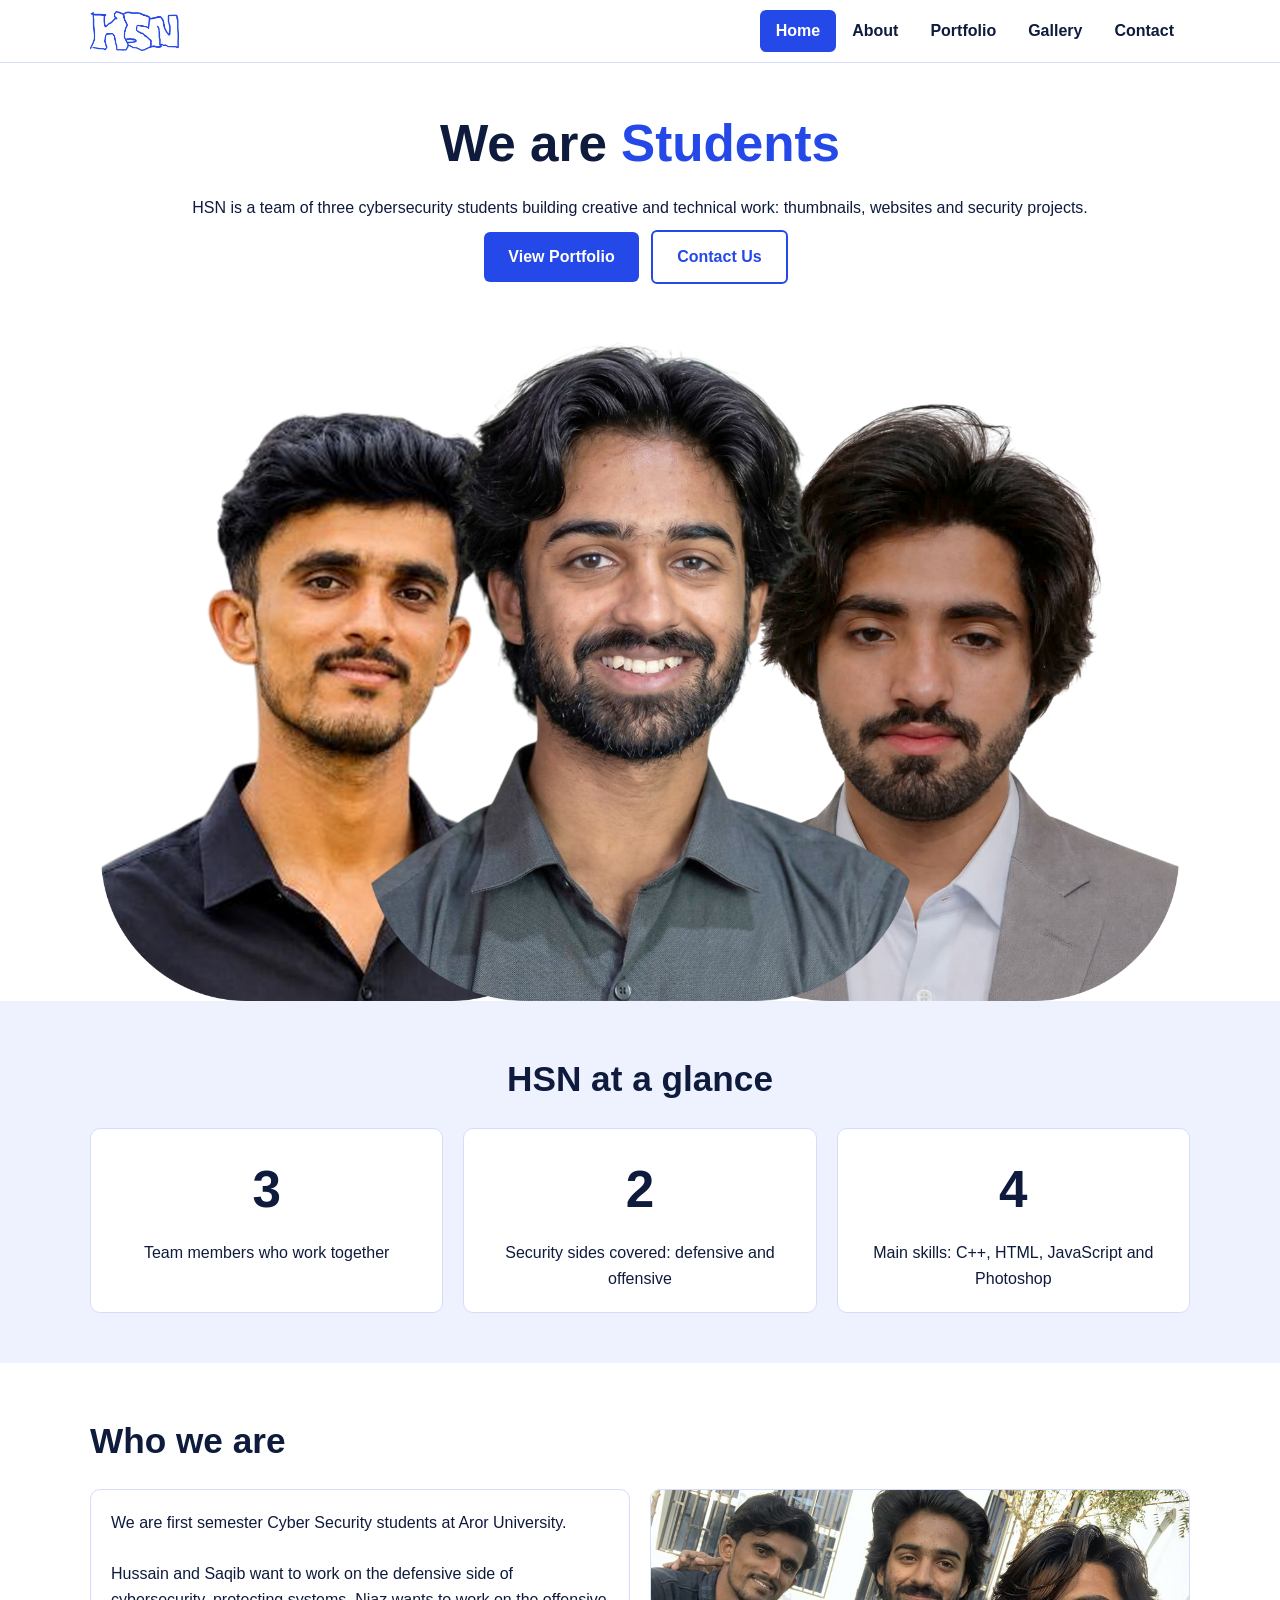
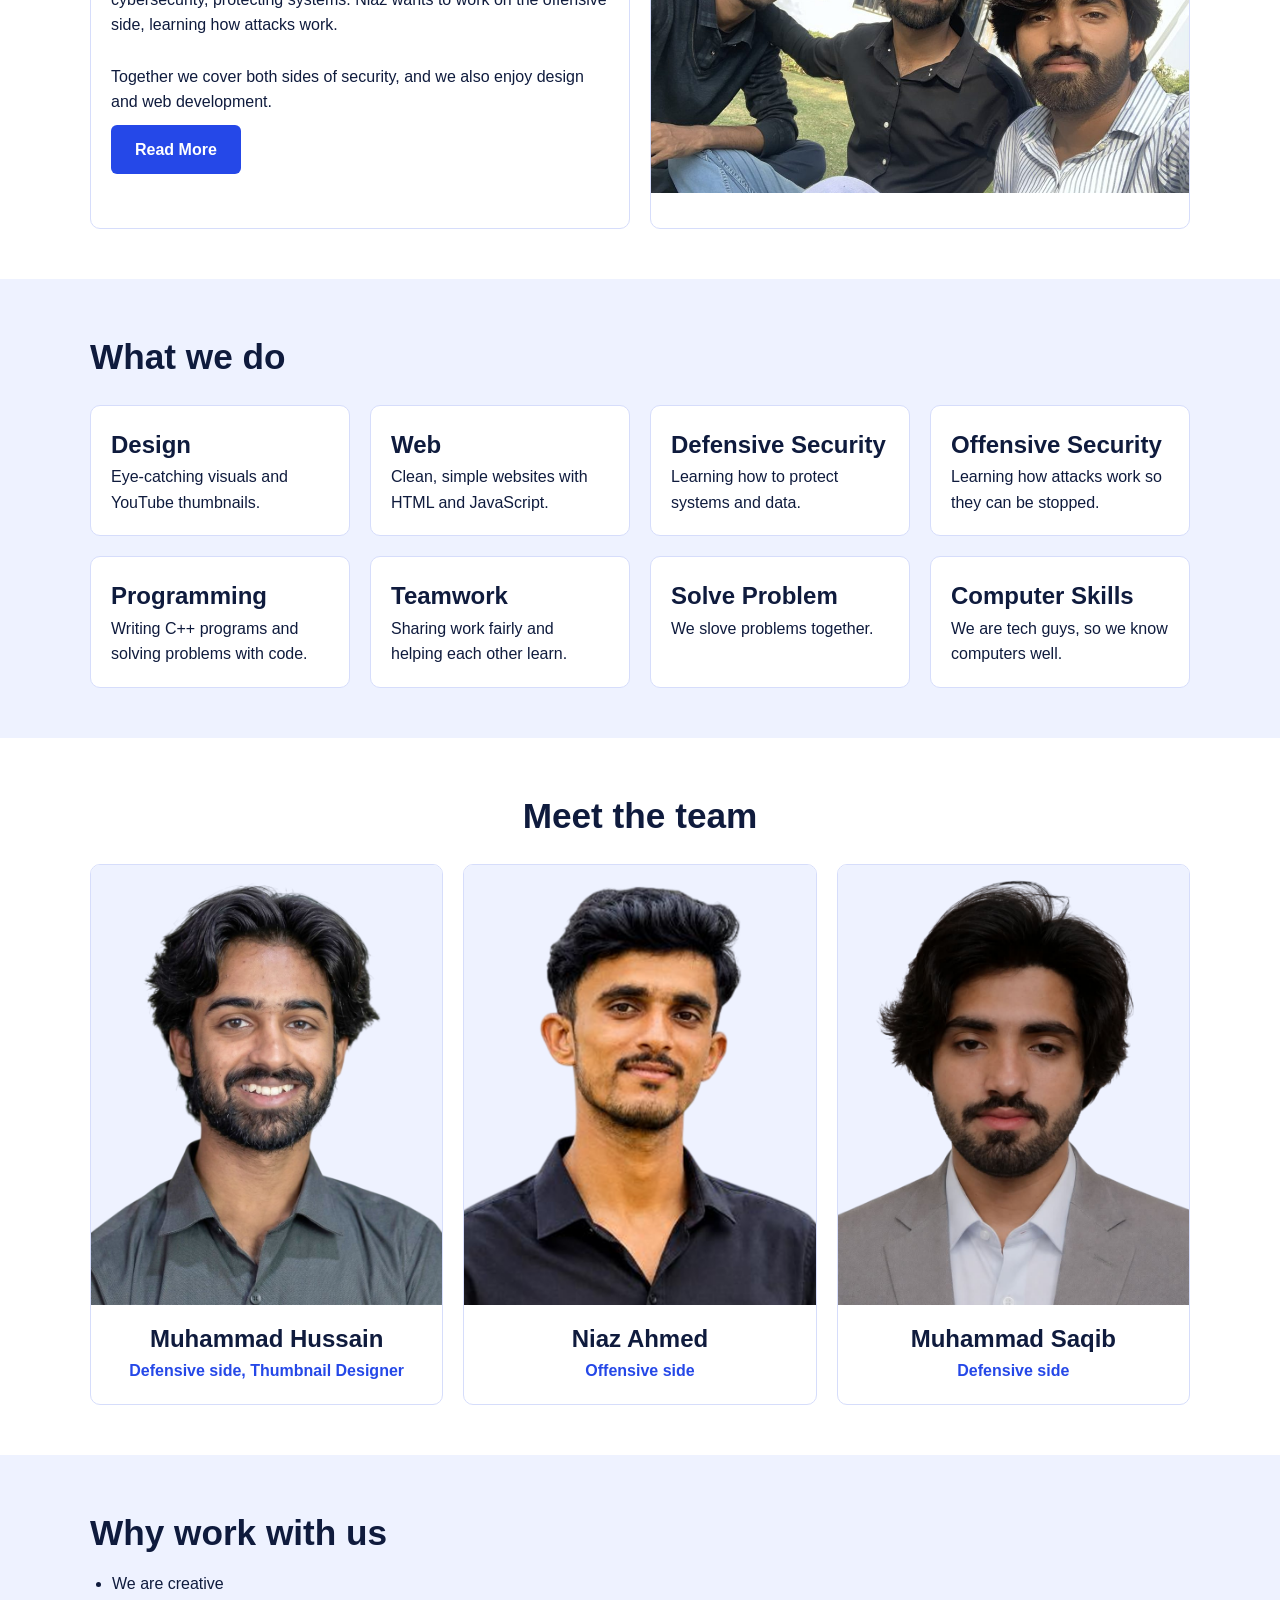
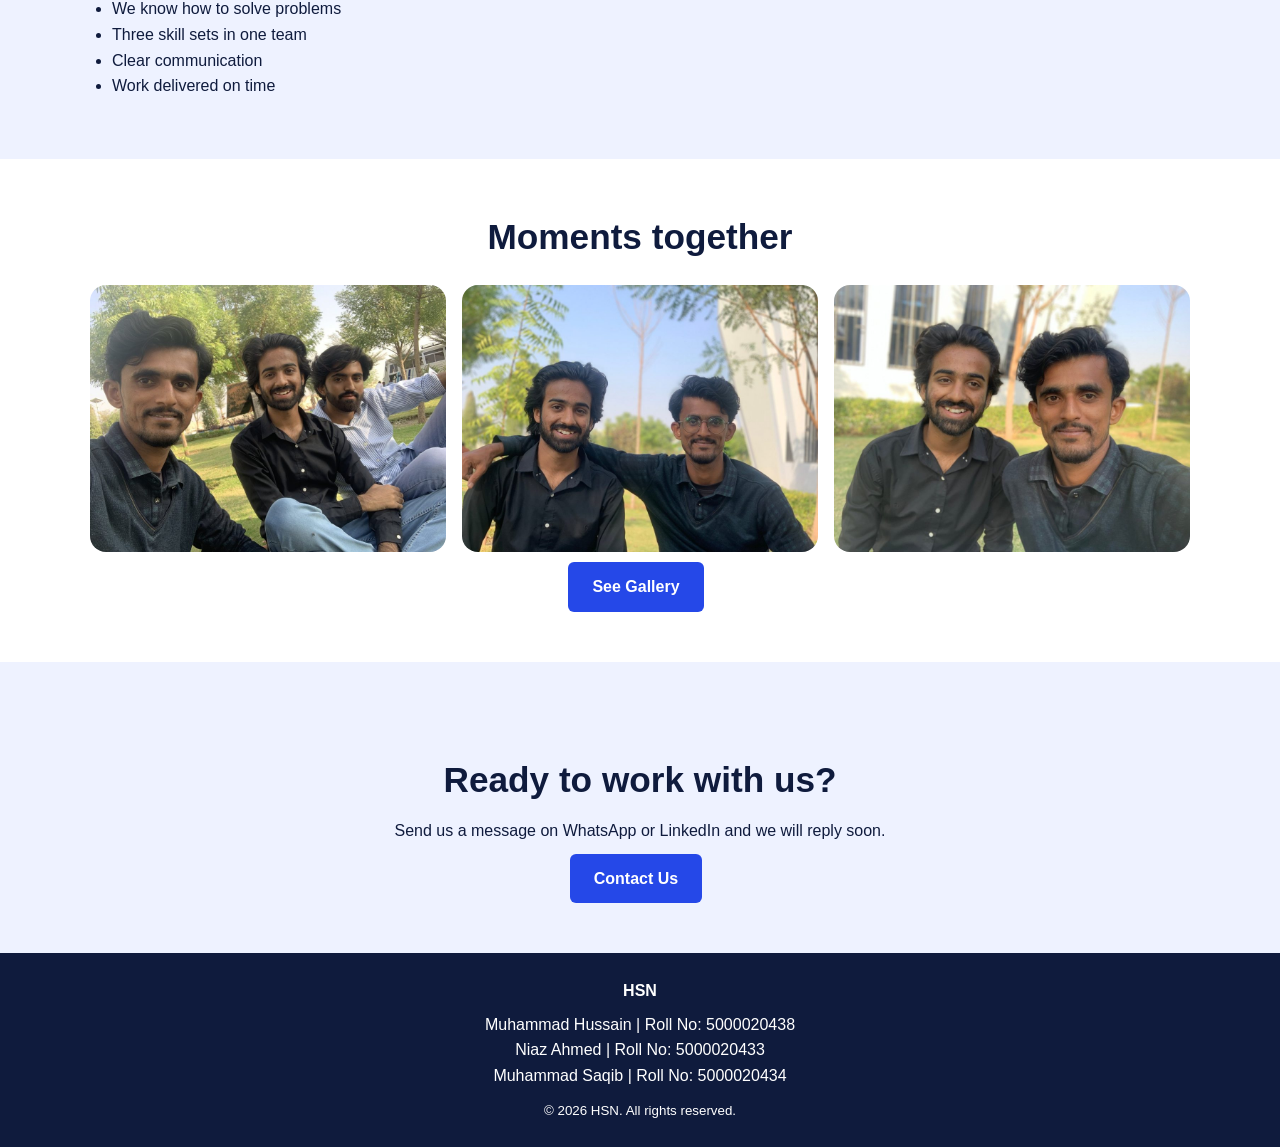
==== index.html @ 4c80f5fc "Add files via upload" ====
<!DOCTYPE html>
<html>
<head>
  <meta charset="UTF-8">
  <meta name="viewport" content="width=device-width, initial-scale=1.0">
  <title>Home | HSN</title>
  <link rel="icon" href="images/favicon.png">
  <!-- Connects the CSS file -->
  <link rel="stylesheet" href="style.css">
</head>
<body>

  <!-- MENU: same on every page. class="active" highlights the current page -->
  <div class="navbar">
    <div class="container nav-inner">
      <a href="index.html"><img class="logo" src="images/logo.png" alt="HSN logo"></a>
      <ul>
        <li><a href="index.html" class="active">Home</a></li>
        <li><a href="about.html">About</a></li>
        <li><a href="portfolio.html">Portfolio</a></li>
        <li><a href="gallery.html">Gallery</a></li>
        <li><a href="contact.html">Contact</a></li>
      </ul>
    </div>
  </div>

  <!-- 1. TOP PART: heading (the word changes with JavaScript), buttons and team photos -->
  <div class="container hero">
    <h1>We are <span id="word">Students</span></h1>
    <p>HSN is a team of three cybersecurity students building creative and technical work: thumbnails, websites and security projects.</p>
    <a class="btn" href="portfolio.html">View Portfolio</a>
    <a class="btn outline" href="contact.html">Contact Us</a>

    <!-- Photos: Hussain in front, Niaz on the left, Saqib on the right -->
    <div class="stage">
      <img class="left" src="images/niazhome.png" alt="Niaz">
      <img class="right" src="images/saqibhome.png" alt="Saqib">
      <img class="front" src="images/hussainhome.png" alt="Hussain">
    </div>
  </div>

  <!-- 2. AT A GLANCE: three boxes with big numbers (change the numbers and text freely) -->
  <div class="section alt" style="text-align: center;">
    <div class="container">
      <h2>HSN at a glance</h2>
      <div class="grid">
        <div class="box"><h1>3</h1><p>Team members who work together</p></div>
        <div class="box"><h1>2</h1><p>Security sides covered: defensive and offensive</p></div>
        <div class="box"><h1>4</h1><p>Main skills: C++, HTML, JavaScript and Photoshop</p></div>
      </div>
    </div>
  </div>

  <!-- 3. WHO WE ARE: text box on the left, team photo on the right -->
  <div class="section">
    <div class="container">
      <h2>Who we are</h2>
      <div class="grid">
        <div class="box">
          <p>We are first semester Cyber Security students at Aror University.</p>
          <br>
          <p>Hussain and Saqib want to work on the defensive side of cybersecurity, protecting systems. Niaz wants to work on the offensive side, learning how attacks work.</p>
          <br>
          <p>Together we cover both sides of security, and we also enjoy design and web development.</p>
          <a class="btn" href="about.html">Read More</a>
        </div>
        <div class="box"><img class="wide" src="images/project-1.jpg" alt="HSN team"></div>
      </div>
    </div>
  </div>

  <!-- 4. WHAT WE DO: boxes (copy or delete a box if needed) -->
  <div class="section alt" >
    <div class="container">
      <h2>What we do</h2>
      <div class="grid">
        <div class="box"><h3>Design</h3><p>Eye-catching visuals and YouTube thumbnails.</p></div>
        <div class="box"><h3>Web</h3><p>Clean, simple websites with HTML and JavaScript.</p></div>
        <div class="box"><h3>Defensive Security</h3><p>Learning how to protect systems and data.</p></div>
        <div class="box"><h3>Offensive Security</h3><p>Learning how attacks work so they can be stopped.</p></div>
        <div class="box"><h3>Programming</h3><p>Writing C++ programs and solving problems with code.</p></div>
        <div class="box"><h3>Teamwork</h3><p>Sharing work fairly and helping each other learn.</p></div>
        <div class="box"><h3>Solve Problem</h3><p>We slove problems together.</p></div>
        <div class="box"><h3>Computer Skills</h3><p>We are tech guys, so we know computers well.</p></div>
      </div>
    </div>
  </div>

  <!-- 5. MEET THE TEAM: photo, name and role -->
  <div class="section" style="text-align: center;">
    <div class="container">
      <h2>Meet the team</h2>
      <div class="grid">
        <div class="box">
          <img src="images/hussain.png" alt="Muhammad Hussain">
          <h3>Muhammad Hussain</h3>
          <p class="role">Defensive side, Thumbnail Designer</p>
        </div>
        <div class="box">
          <img src="images/niaz.png" alt="Niaz Ahmed">
          <h3>Niaz Ahmed</h3>
          <p class="role">Offensive side</p>
        </div>
        <div class="box">
          <img src="images/saqib.png" alt="Muhammad Saqib">
          <h3>Muhammad Saqib</h3>
          <p class="role">Defensive side</p>
        </div>
      </div>
    </div>
  </div>

  <!-- 6. WHY WORK WITH US: a list -->
  <div class="section alt">
    <div class="container">
      <h2>Why work with us</h2>
      <ul>
        <li>We are creative</li>
        <li>We know how to solve problems</li>
        <li>Three skill sets in one team</li>
        <li>Clear communication</li>
        <li>Work delivered on time</li>
      </ul>
    </div>
  </div>

  <!-- 7. PHOTOS: three photos from the gallery (class="gallery" gives round corners) -->
  <div class="section" style="text-align: center;">
    <div class="container">
      <h2>Moments together</h2>
      <div class="gallery">
        <img src="images/photo-2.jpg" alt="Team photo">
        <img src="images/photo-3.jpg" alt="Hussain and Niaz">
        <img src="images/photo-4.jpg" alt="Hussain and Niaz">
      </div>
      <a class="btn" href="gallery.html">See Gallery</a>
    </div>
  </div>

  <!-- 8. LAST PART: call to action -->
  <div class="section alt">
    <div class="container hero">
      <h2>Ready to work with us?</h2>
      <p>Send us a message on WhatsApp or LinkedIn and we will reply soon.</p>
      <a class="btn" href="contact.html">Contact Us</a>
    </div>
  </div>

  <!-- FOOTER: same on every page -->
  <div class="footer">
    <div class="container">
      <strong>HSN</strong>
      <ul>
        <li>Muhammad Hussain | Roll No: 5000020438</li>
        <li>Niaz Ahmed | Roll No: 5000020433</li>
        <li>Muhammad Saqib | Roll No: 5000020434</li>
      </ul>
      <small>&copy; 2026 HSN. All rights reserved.</small>
    </div>
  </div>

  <!-- JavaScript file (text changer) -->
  <script src="script.js"></script>
</body>
</html>
---- style.css ----
/* ===== STYLE.CSS: colours and layout for all pages ===== */

/* Main colours. Change a colour here and it changes everywhere. */
:root { --ink: #0f1b3d; --blue: #2548e8; --soft: #eef2ff; --line: #d6ddfb; }

/* Remove default spacing from every element */
* { box-sizing: border-box; margin: 0; padding: 0; }

/* Page text */
body { font-family: Arial, sans-serif; color: var(--ink); line-height: 1.6; }
h1 { font-size: 3.2rem; margin-bottom: 10px; }
h2 { font-size: 2.2rem; margin-bottom: 10px; }
h3 { font-size: 1.5rem; }
a { color: var(--blue); }
ul { margin: 10px 0 10px 22px; }
img { max-width: 100%; display: block; }

/* Centers the content and keeps it from getting too wide */
.container { width: 90%; max-width: 1100px; margin: auto; }

/* Space above and below each part of a page. "alt" = light blue background */
.section { padding: 50px 0; }
.alt { background: var(--soft); }

/* Top menu */
.navbar { border-bottom: 1px solid var(--line); }
.nav-inner { display: flex; justify-content: space-between; align-items: center; flex-wrap: wrap; padding: 10px 0; }
.logo { height: 40px; width: auto; }
.navbar ul { display: flex; list-style: none; margin: 0; }
.navbar li a { display: block; padding: 8px 16px; text-decoration: none; color: var(--ink); font-weight: bold; }
.navbar li a.active { background: var(--blue); color: white; border-radius: 6px; }

/* Buttons */
.btn { display: inline-block; padding: 12px 24px; margin: 10px 8px 0 0; background: var(--blue); color: white; text-decoration: none; border-radius: 6px; font-weight: bold; }
.btn.outline { background: white; color: var(--blue); border: 2px solid var(--blue); }

/* Home page top part: 3 photos on top of each other */
.hero { padding-top: 40px; text-align: center; }
#word { color: var(--blue); }
.stage { position: relative; aspect-ratio: 16 / 10; margin-top: 30px; }
.stage img { position: absolute; bottom: 0; }
.stage .front { height: 100%; left: 50%; transform: translateX(-50%); z-index: 3; }
.stage .left { height: 90%; left: 1%; z-index: 1; }
.stage .right { height: 90%; right: 1%; z-index: 2; }

/* Boxes in a row. They stack automatically on small screens. */
.grid { display: grid; grid-template-columns: repeat(auto-fit, minmax(260px, 1fr)); gap: 20px; margin-top: 20px; }
.box { border: 1px solid var(--line); border-radius: 10px; overflow: hidden; background: white; padding: 20px; }
.box img { margin: -20px -20px 15px; max-width: none; width: calc(100% + 40px); background: var(--soft); }
.box .role { color: var(--blue); font-weight: bold; }
.box a { margin-right: 12px; }

/* 16:9 project photos. Any photo you add is cropped to 16:9 automatically */
.box img.wide { aspect-ratio: 16 / 9; object-fit: cover; object-position: center 30%; }

/* Small platform icons (WhatsApp, LinkedIn) */
.box img.icon { display: inline-block; width: 24px; height: 24px; margin: 0 6px 0 0; background: none; vertical-align: middle; }

/* Gallery photos: round corners, all the same size, no effects */
.gallery { display: grid; grid-template-columns: repeat(auto-fit, minmax(260px, 1fr)); gap: 16px; margin-top: 20px; }
.gallery img { width: 100%; aspect-ratio: 4 / 3; object-fit: cover; object-position: center 30%; border-radius: 16px; }

/* Bottom bar */
.footer { background: var(--ink); color: white; padding: 25px 0; text-align: center; }
.footer ul { list-style: none; margin: 8px 0; }
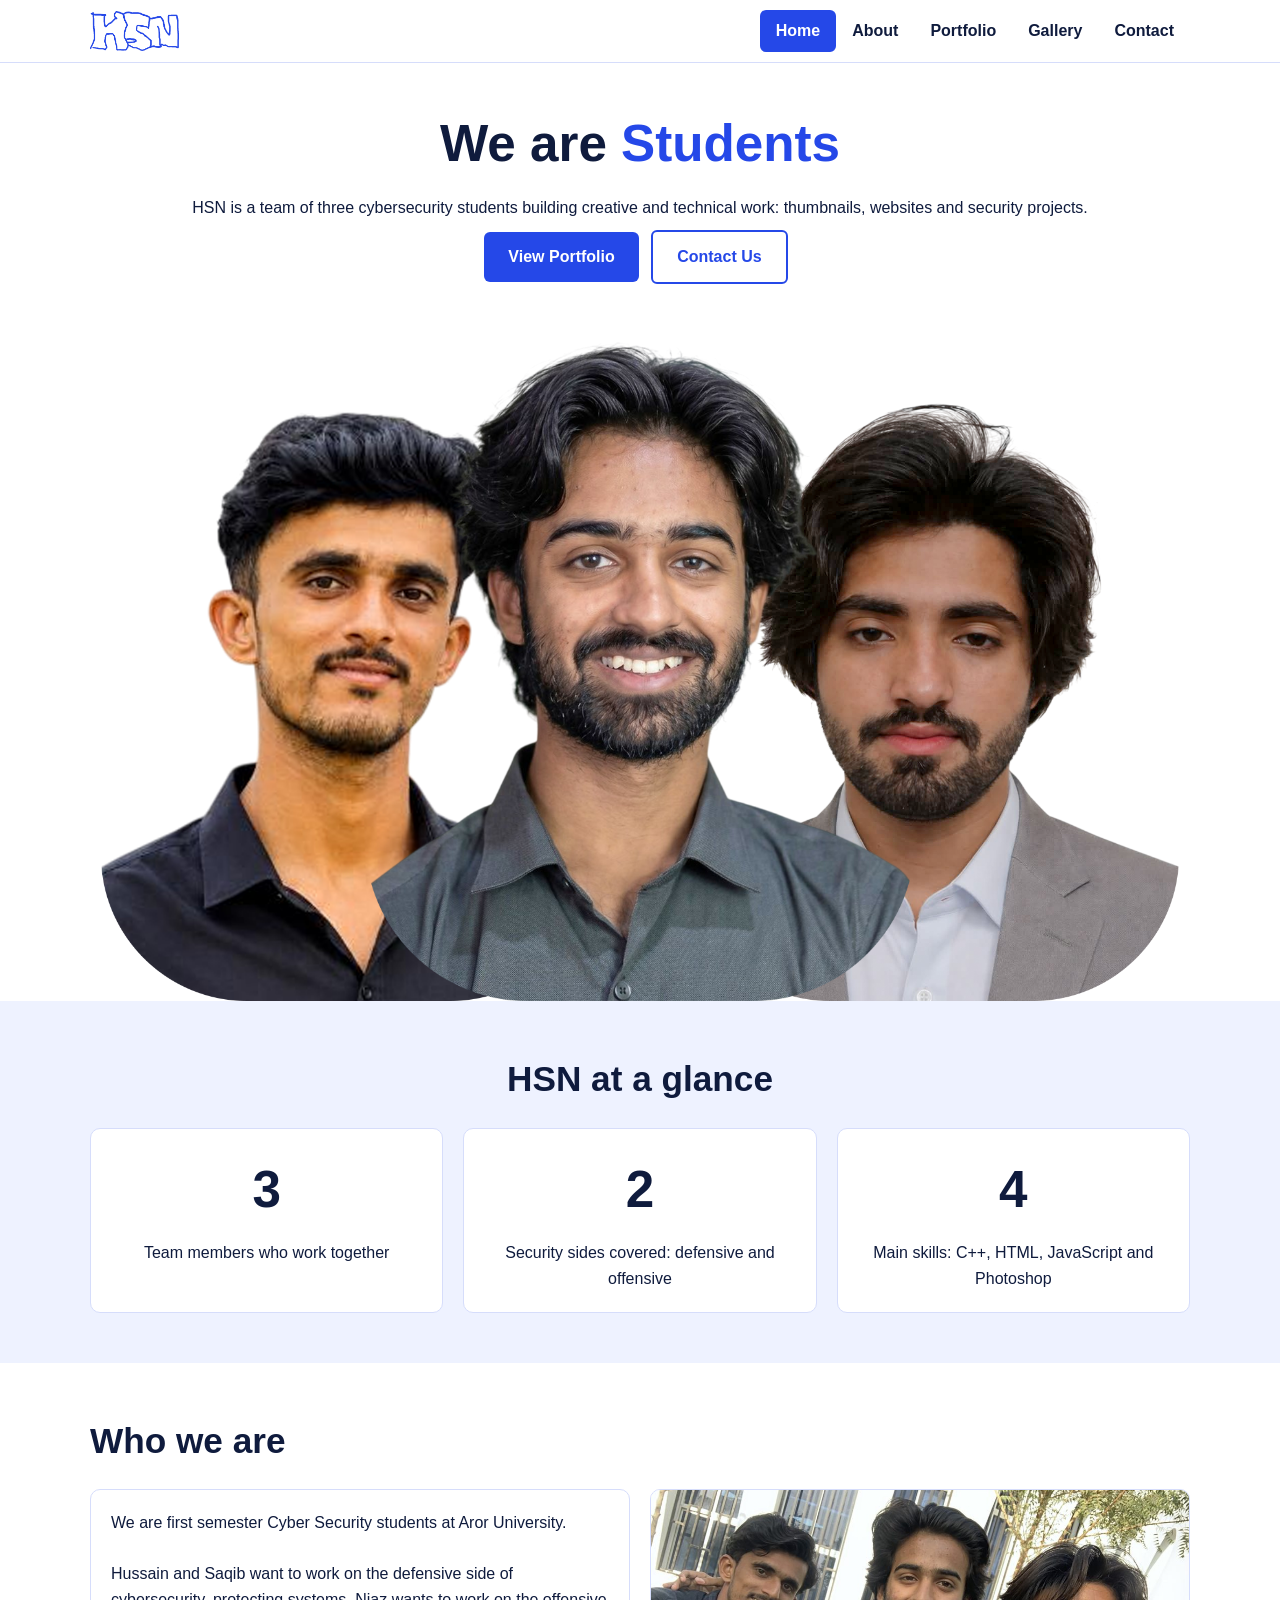
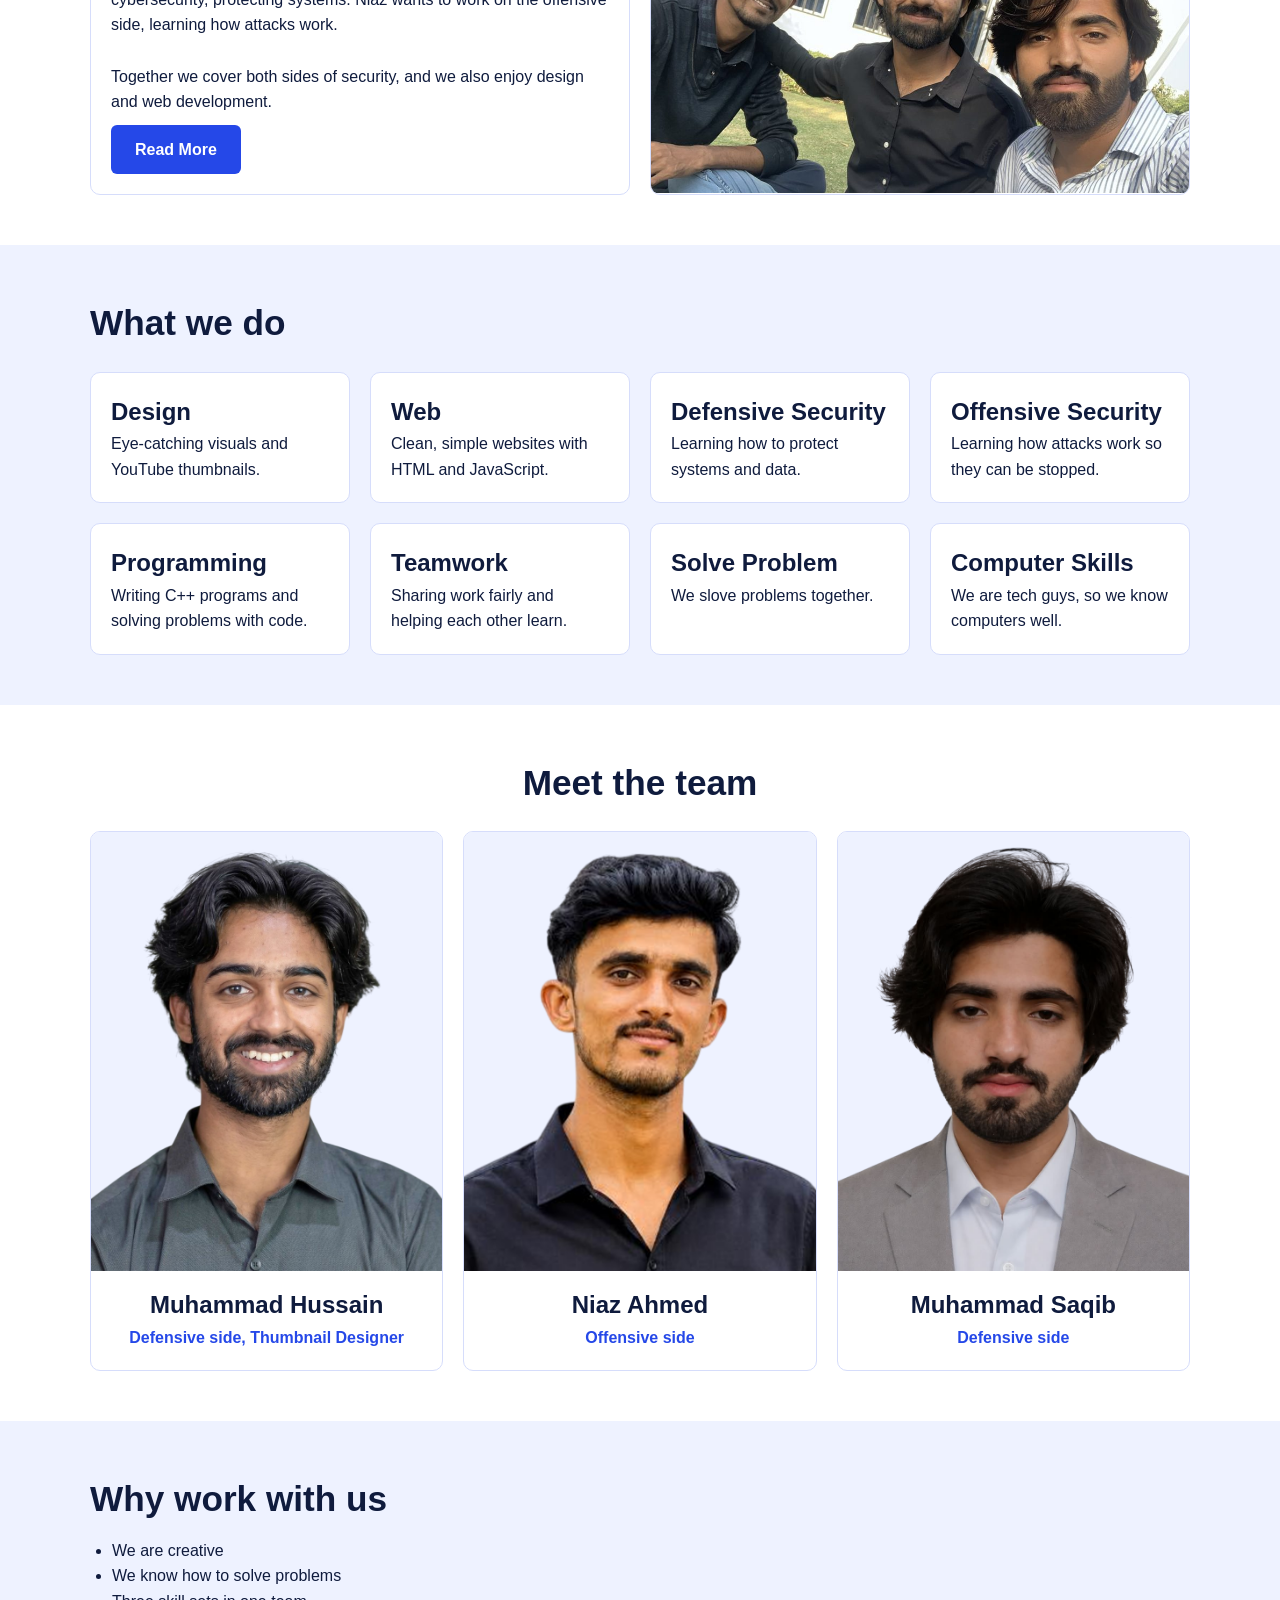
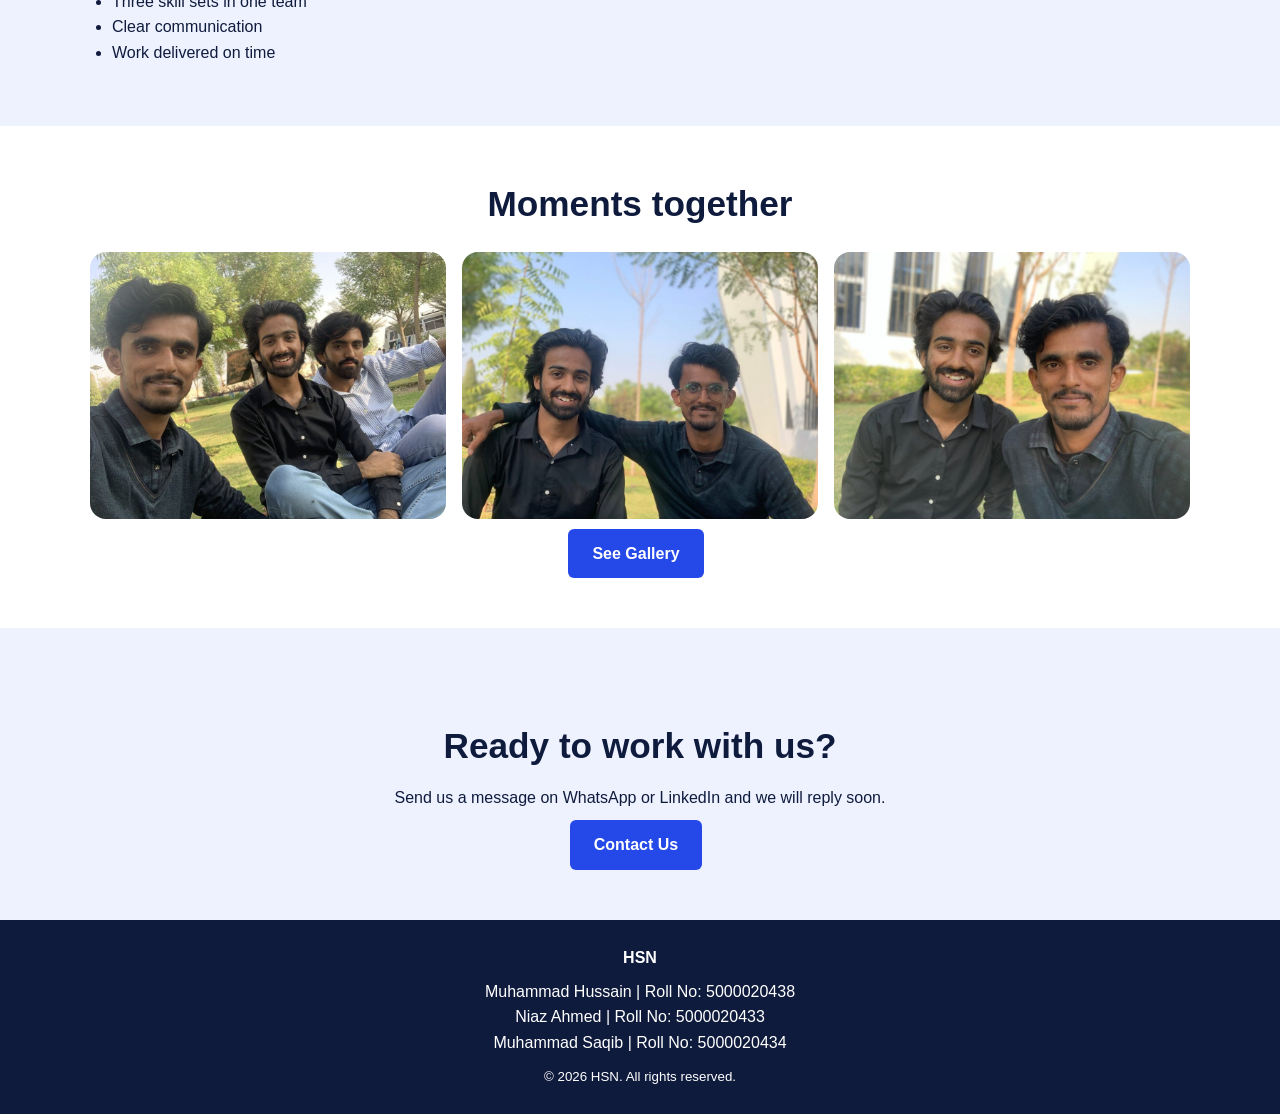
==== commit 847f832c: "Update index.html" ====
--- a/index.html
+++ b/index.html
@@ -64,7 +64,9 @@
           <p>Together we cover both sides of security, and we also enjoy design and web development.</p>
           <a class="btn" href="about.html">Read More</a>
         </div>
-        <div class="box"><img class="wide" src="images/project-1.jpg" alt="HSN team"></div>
+        <div class="box image-box">
+    <img src="images/project-1.jpg" alt="HSN team">
+</div>
       </div>
     </div>
   </div>
--- a/style.css
+++ b/style.css
@@ -51,7 +51,11 @@
 .box a { margin-right: 12px; }
 
 /* 16:9 project photos. Any photo you add is cropped to 16:9 automatically */
-.box img.wide { aspect-ratio: 16 / 9; object-fit: cover; object-position: center 30%; }
+.box img.wide { aspect-ratio: 16 / 9; object-fit: cover; object-position: center 10%; }
+
+/* new class for one photo on home page */
+.image-box { padding: 0;}
+.image-box img {margin: 0; width: 100%; aspect-ratio: 16/9; object-fit: cover; object-position: center 10%; }
 
 /* Small platform icons (WhatsApp, LinkedIn) */
 .box img.icon { display: inline-block; width: 24px; height: 24px; margin: 0 6px 0 0; background: none; vertical-align: middle; }
